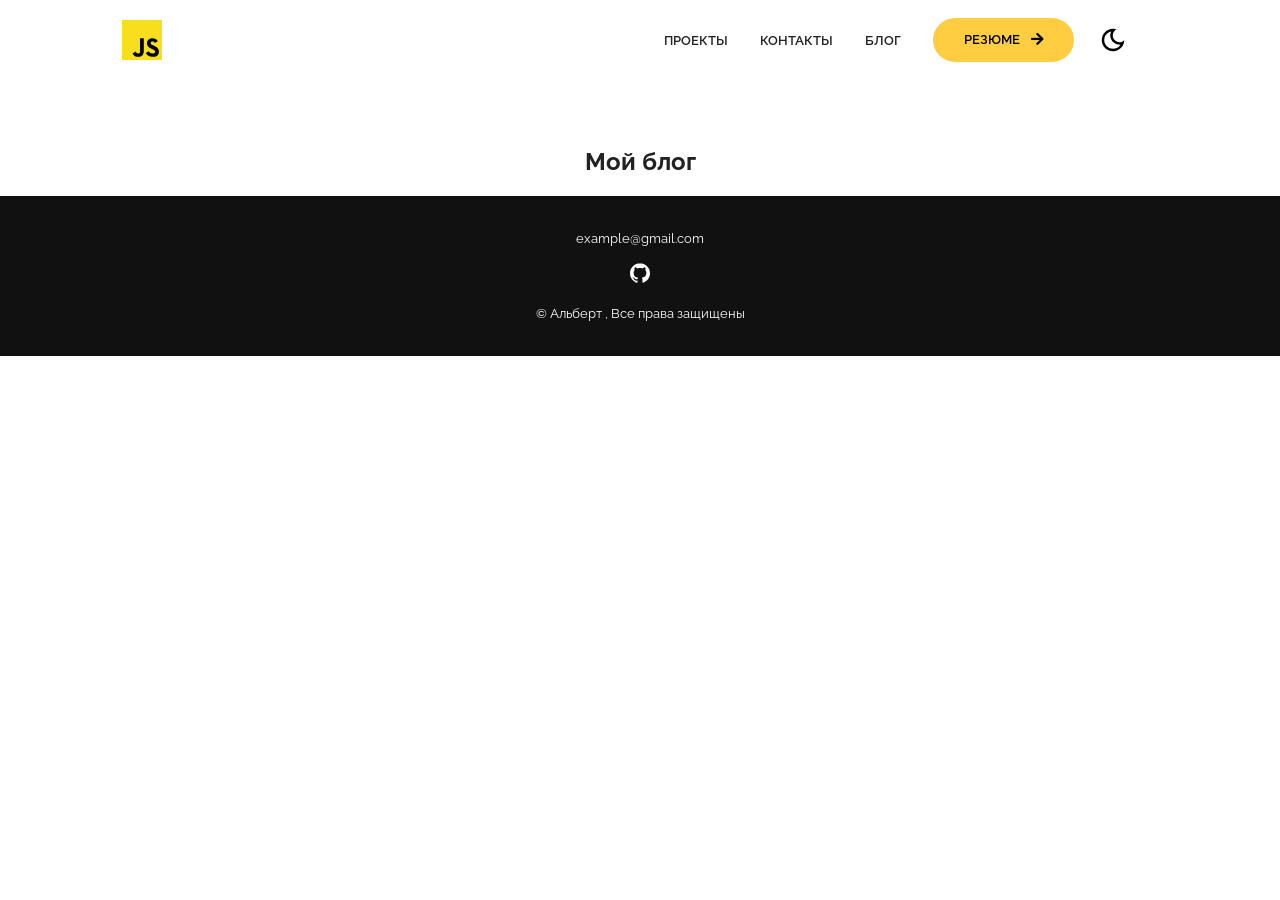
==== pages/blog.html @ f094b9e5 "created blog page" ====
<!DOCTYPE html>
<html lang="ru">
<head>
	<meta charset="UTF-8">
	<meta http-equiv="X-UA-Compatible" content="IE=edge" />
	<meta name="viewport" content="width=device-width, initial-scale=1.0">
	<title>Контакты</title>
	<meta name="title" content="Alberts Portfolio" />
	<meta
		name="description"
		content="Build or customize your portfolio website using this super easy template. Free to use if you are a member of the community or a contributor to this project"
	/>

	<!-- Link -->
	<link rel="icon" type="image/png" href="../assets/favicon/favicon-96x96.png" sizes="96x96" />
	<link rel="icon" type="image/svg+xml" href="../assets/favicon/favicon.svg" />
	<link rel="shortcut icon" href="../assets/favicon/favicon.ico" />
	<link rel="apple-touch-icon" sizes="180x180" href="../assets/favicon/apple-touch-icon.png" />
	<meta name="apple-mobile-web-app-title" content="Alberts Portfolio" />
	<link rel="manifest" href="../assets/favicon/site.webmanifest" />
	<link
		rel="stylesheet"
		href="https://use.fontawesome.com/releases/v5.15.4/css/all.css"
		integrity="sha384-DyZ88mC6Up2uqS4h/KRgHuoeGwBcD4Ng9SiP4dIRy0EXTlnuz47vAwmeGwVChigm"
		crossorigin="anonymous"
	/>
	<link rel="stylesheet" href="../css/style.css" />
	<link rel="stylesheet" href="../css/utilities.css" />
	<link rel="stylesheet" href="/pages/blog.css">
</head>
<body>
	<header id="hero">
		<!-- Navbar -->
		<nav class="navbar">
			<div class="container">
				<!-- Logo -->
				<h1 id="logo">
					<a href="/"
						><img src="../assets/logo.svg" alt="Your Logo"
					/></a>
				</h1>
				<!-- Navbar links -->
				<ul class="nav-menu">
					<li><a class="nav-link" href="#projects">ПРОЕКТЫ</a></li>
					<li><a class="nav-link" href="/pages/contacts.html">КОНТАКТЫ</a></li>
					<li><a class="nav-link" href="/pages/blog.html">БЛОГ</a></li>
					<li>
						<a
							class="nav-link btn btn-primary"
							href="/"
							>РЕЗЮМЕ <i class="fas fa-arrow-right"></i
						></a>
					</li>

					<!-- Toggle switch -->
					<div class="theme-switch">
						<input type="checkbox" id="switch" />
						<label class="toggle-icons" for="switch">
							<img class="moon" src="../assets/moon.svg" />
							<img class="sun" src="../assets/sun.svg" />
						</label>
					</div>
					<!-- Hamburger menu -->
				</ul>
				<div class="hamburger">
					<span class="bar"></span>
					<span class="bar"></span>
					<span class="bar"></span>
				</div>
			</div>
		</nav>

		<section class="header-container">
			<h1>Мой блог</h1>
		</section>
	</header>

	<footer id="footer">
		<div class="container">
			<a href="mailto:example@gmail.com">example@gmail.com</a>
			<!-- Social links -->
			<div class="social">
				<a href="https://github.com/418ert" target="_blank"><img src="../assets/github-icon.svg" alt="GitHub" /></a>
			</div>
			<p>&copy; Альберт <span id="datee"></span>, Все права защищены</p>
		</div>
	</footer>
	<script src="../js/script.js"></script>
</body>
</html>
---- css/style.css ----
/* This is the required project styling. Will contain essential CSS styles like:
   * Flex property
   * Grid layout
   * Cards and sections
*/

@import url(https://fonts.googleapis.com/css?family=Raleway:100,200,300,regular,500,600,700,800,900,100italic,200italic,300italic,italic,500italic,600italic,700italic,800italic,900italic);

/* variables */
:root {
  /* Colors */
  --primary-color: #ffcd42;
  --secondary-color: #ffd35c;
  --bg-primary: #ffffff;
  --text-color: #222222;
  --text-color-two: #ffffff;
  --bg-secondary: #000000;
  --card-background: #f4f4f4;
  --bg-secondary-two: #111111;

  --shadow: 0 10px 40px rgba(0, 0, 0, 0.2);

  /* Font Weight */
  --weight-small: 400;
  --weight-semibold: 600;
  --weight-bold: 800;

  /* Max width */
  --width-small: 600px;
  --width-medium: 1100px;
  --width-large: 1300px;
}

[data-theme="dark"] {
  --primary-color: #ffcd42;
  --secondary-color: #ffd35c;
  --bg-primary: #000000;
  --text-color: #ffffff;
  --text-color-two: #222222;
  --bg-secondary: #ffffff;
  --card-background: #111111;
  --bg-secondary-two: #f4f4f4;
  --shadow: 0 2px 10px rgba(95, 95, 95, 0.2);
}

html {
  font-size: 100%;
  scroll-behavior: smooth;
}

/* Reset default styling */
* {
  margin: 0;
  padding: 0;
  box-sizing: border-box;
}

ul {
  list-style: none;
}

a {
  text-decoration: none;
  color: var(--text-color);
}

/* Main styling */
body {
  background: var(--bg-primary);
  color: var(--text-color);
  font-family: "Raleway", sans-serif;
  line-height: 1.5;
}

/* Navbar */
.navbar {
  position: fixed;
  top: 0;
  left: 0;
  right: 0;
  z-index: 20;
  background: var(--bg-primary);
}

.navbar .container {
  display: flex;
  align-items: center;
  justify-content: space-between;
  z-index: 20;
  height: 80px;
  width: 100%;
}

.navbar .nav-menu {
  display: flex;
  align-items: center;
  background: var(--bg-primary);
}

.navbar .nav-link {
  margin: 0 1rem;
  font-size: 0.8rem;
  font-weight: var(--weight-semibold);
}

.navbar #logo img {
  display: block;
  width: 40px;
}

.navbar .btn {
  margin-right: 1.5rem;
}

.fas.fa-arrow-right {
  margin-left: 0.5rem;
  font-size: 0.9rem;
}

/* hamburger */
.hamburger {
  margin-bottom: 0.1rem;
  display: none;
}

.bar {
  display: block;
  width: 23px;
  height: 3px;
  margin: 4px auto;
  transition: all 0.3s ease-in-out;
  border-radius: 30px;
  background-color: var(--bg-secondary);
}

/* Hero section */
#hero {
  display: flex;
  flex-direction: column;
  height: 100%;
}

.profile-image {
  width: 150px;
  border-radius: 50%;
  animation: bounce 1s infinite alternate;
}

@keyframes bounce {
  from {
    transform: translateY(0px);
  }

  to {
    transform: translateY(-10px);
  }
}

.division {
  width: 100%;
  height: 2px;
  background-color: var(--card-background);
  margin: 5.5rem 0;
}
/* Projects */
#projects {
  display: flex;
  flex-direction: column;
  margin: 2rem auto 5rem;
}

#projects .btn {
  align-self: center;
  margin: 2rem 0;
}

.project {
  display: grid;
  grid-template-columns: repeat(3, 1fr);
  grid-auto-rows: minmax(250px, auto);
  grid-gap: 0.9rem;
}

.card .project-bio p {
  font-size: 0.83rem;
}

.card .project-bio h3 {
  font-size: 0.9rem;
}

.project-info {
  display: flex;
  justify-content: space-between;
  opacity: 0;
  position: relative;
  transition: 0.5s ease-in-out;
}

.project-bio {
  display: flex;
  flex-direction: column;
  justify-content: flex-end;
  position: relative;
  top: 160px;
  left: 10px;
}

/* Footer */
#footer {
  background: #111111;
}

#footer .container {
  display: flex;
  flex-direction: column;
  align-items: center;
  justify-content: center;
  color: #ffffff;
  min-height: 160px;
  text-align: center;
}

#footer a {
  font-size: 0.8rem;
  color: #fff;
}

#footer a:hover {
  opacity: 0.6;
}

#footer .social {
  margin: 0.9rem 0;
}

#footer .social img {
  width: 20px;
  height: 20px;
}

#footer .social a {
  margin: 0 0.5rem;
}

#footer p {
  font-size: 0.8rem;
}

/* Responsiveness */

@media (max-width: 1000px) {
  .project {
    display: grid;
    grid-template-columns: repeat(2, 1fr);
  }
}

@media (max-width: 768px) {
}

@media (max-width: 670px) {
  .navbar .nav-menu {
    position: fixed;
    right: -100vw;
    top: 4.5rem;
    flex-direction: column;
    width: calc(80% - 10px);
    transition: 0.3s;
    box-shadow: var(--shadow);
    padding: 2rem;
    border-radius: 5px;
    align-items: flex-start;
  }

  .navbar .btn {
    margin: 0;
    margin-top: 1rem;
  }

  .nav-menu.active {
    right: 20px;
  }

  .nav-menu .nav-link {
    font-size: 0.9rem;
    margin: 0 0.2rem;
  }

  .nav-menu li {
    margin-bottom: 0.5rem;
    width: 100%;
  }

  .nav-menu .btn {
    width: 100%;
    text-align: center;
    margin-top: 0.5rem;
  }

  .hamburger {
    display: block;
    cursor: pointer;
    padding: 0.2rem 0.4rem;
  }

  .hamburger.active {
    border: 1px dotted gray;
  }

  .hamburger.active .bar:nth-child(2) {
    opacity: 0;
  }

  .hamburger.active .bar:nth-child(1) {
    transform: translateY(6px) rotate(45deg);
  }

  .hamburger.active .bar:nth-child(3) {
    transform: translateY(-8px) rotate(-45deg);
  }
}

@media (max-width: 600px) {
  .project {
    display: grid;
    grid-template-columns: 1fr;
  }

  .header-container .btn {
    border-radius: 5px;
    width: 80%;
  }
}
---- css/utilities.css ----
/* ?This is where reusable styling of this template will be. 
   !Will contain things like:
   * Button styling
   * Background color styling
   * padding and margin
*/

.container {
  max-width: var(--width-medium);
  margin: 0 auto;
  padding: 1rem 2rem;
}

h1::selection,
h2::selection {
  color: #111;
  background: var(--primary-color);
}

/* Buttons */
.btn {
  display: inline-block;
  padding: 0.75rem 1.9rem;
  border-radius: 30px;
  text-transform: uppercase;
  font-size: 0.82rem;
  transition: 0.3s;
}

.btn-primary {
  background: var(--primary-color);
  color: #000000;
}

.btn-secondary {
  margin: 5px 0;
  background-color: var(--bg-secondary);
  color: var(--bg-primary);
}

/* add hover to resume button */
.btn-primary:hover {
  background: var(--secondary-color);
}

/* Dark mode toggle */
#switch {
  display: none;
}

.toggle-icons {
  display: flex;
  justify-content: space-between;
  align-items: center;
  cursor: pointer;
}

.toggle-icons > img {
  transition: 0.6s cubic-bezier(0.23, 1, 0.32, 1);
  width: 30px;
}

.moon {
  transform: rotate(10deg);
}

#switch:checked + .toggle-icons .moon {
  transform: rotate(250deg);
}

#switch:checked + .toggle-icons .sun {
  transform: rotate(100deg);
}

/* Header Container */
.header-container {
  display: flex;
  flex-direction: column;
  align-items: center;
  justify-content: center;
  margin-top: 8rem;
  padding: 1rem;
}

.header-container > div {
  margin-top: 1rem;
}

.content-text {
  text-align: center;
  margin: 1.5rem 0;
}

.content-text h2 {
  font-size: 3rem;
  line-height: 1.2;
  transition: 0.2s ease-in-out;
}

.content-text p {
  padding: 0.5rem;
  margin: 0 auto;
  max-width: 700px;
}

/* Project cards */
.card {
  padding: 1rem;
  background: var(--card-background);
  color: #ffffff;
  border-radius: 5px;
  transition: 0.4s ease-in-out;
  cursor: pointer;
}

.card a {
  color: #ffffff;
  transition: 0.25s ease-in-out;
  font-size: 1.1rem;
  margin-right: 0.3rem;
}

.card a:hover {
  color: var(--primary-color);
}

.card:hover {
  box-shadow: inset 0 100px 1000px 10px rgba(0, 0, 0, 0.8);
}

.card:hover .project-info {
  opacity: 1;
}

/* Project Images */

/* project 1 */
.card:nth-child(1) {
  background: url(../assets/project/gallery.webp) center center/cover;
}

/* Project 2 */
.card:nth-child(2) {
  background: url(../assets/project/project-two.png) center center/cover;
}

/* Project 3 */
.card:nth-child(3) {
  background: url(../assets/project/project-three.png) center center/cover;
}

/* Project 4 */
.card:nth-child(4) {
  background: url(../assets/project/project-four.png) center center/cover;
}

/* Project 5 */
.card:nth-child(5) {
  background: url(../assets/project/project-five.png) center center/cover;
}

/* Project 6 */
.card:nth-child(6) {
  background: url(../assets/project/project-six.png) center center/cover;
}

/* Media Queries */
@media (max-width: 768px) {
  .header-container {
    margin-top: 7rem;
    text-align: center;
  }

  .content-text h2 {
    font-size: 2.5rem;
  }
}
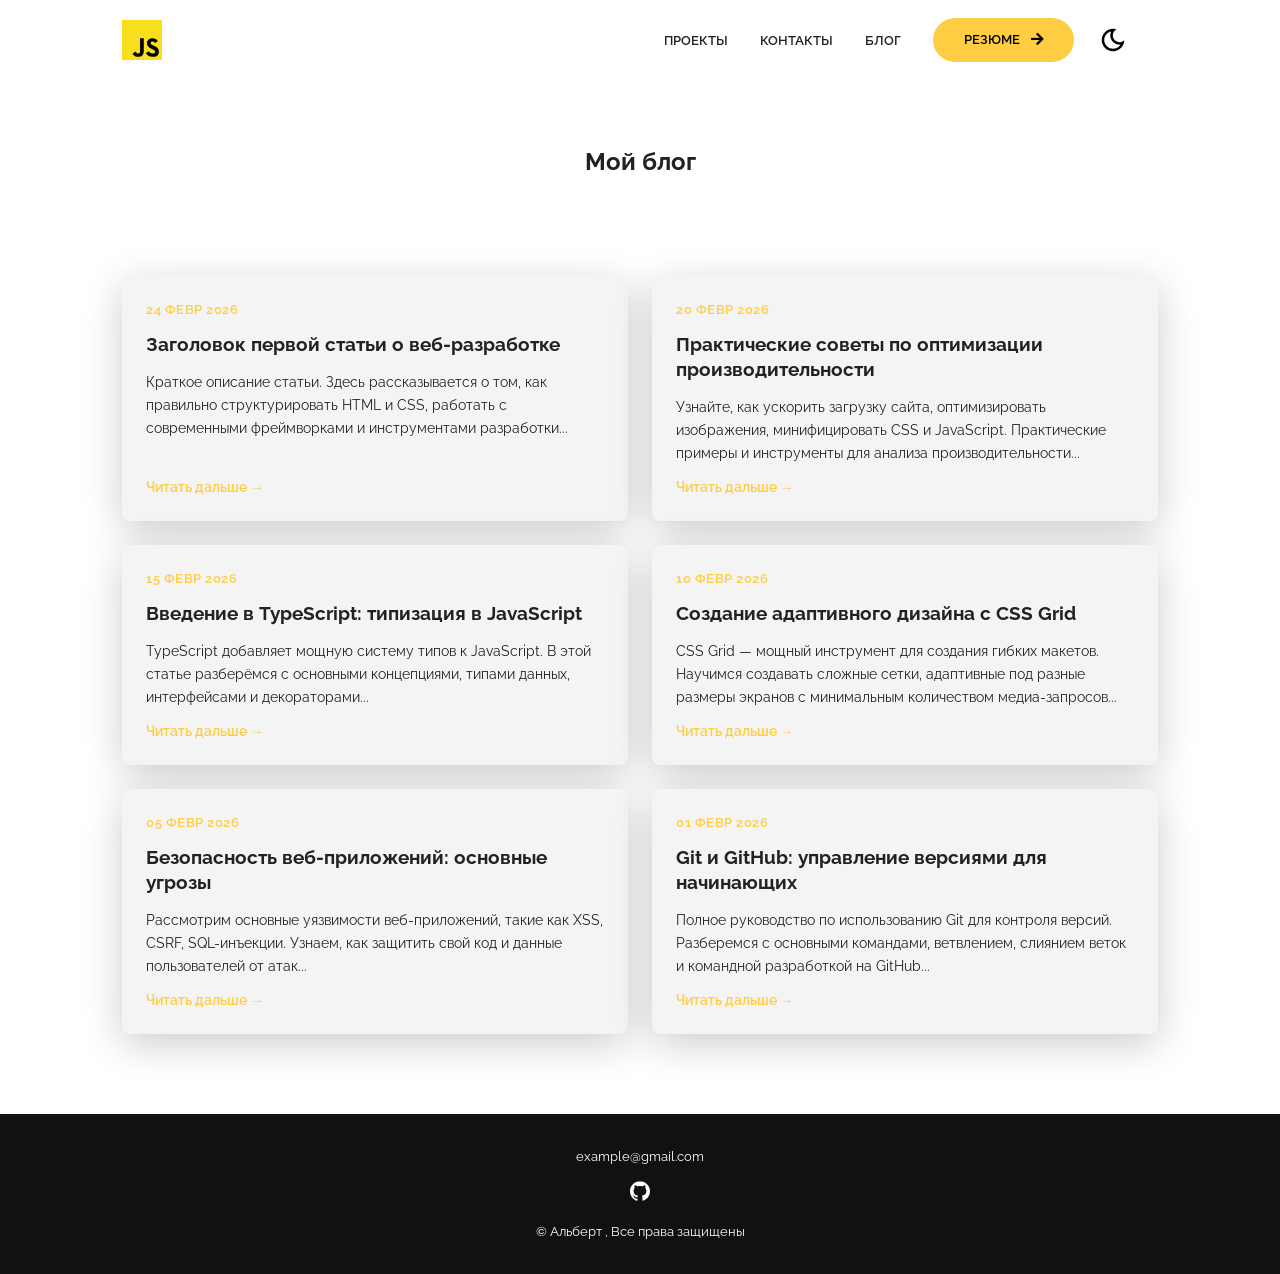
==== commit d2c7496b: "upgraded blog" ====
--- a/pages/blog.html
+++ b/pages/blog.html
@@ -41,7 +41,7 @@
 				</h1>
 				<!-- Navbar links -->
 				<ul class="nav-menu">
-					<li><a class="nav-link" href="#projects">ПРОЕКТЫ</a></li>
+					<li><a class="nav-link" href="/#projects">ПРОЕКТЫ</a></li>
 					<li><a class="nav-link" href="/pages/contacts.html">КОНТАКТЫ</a></li>
 					<li><a class="nav-link" href="/pages/blog.html">БЛОГ</a></li>
 					<li>
@@ -75,6 +75,54 @@
 		</section>
 	</header>
 
+	<section id="blog" class="blog-section">
+		<div class="container">
+			<div class="blog-posts">
+				<article class="blog-card">
+					<div class="blog-date">24 февр 2026</div>
+					<h3>Заголовок первой статьи о веб-разработке</h3>
+					<p>Краткое описание статьи. Здесь рассказывается о том, как правильно структурировать HTML и CSS, работать с современными фреймворками и инструментами разработки...</p>
+					<a href="#" class="read-more">Читать дальше →</a>
+				</article>
+
+				<article class="blog-card">
+					<div class="blog-date">20 февр 2026</div>
+					<h3>Практические советы по оптимизации производительности</h3>
+					<p>Узнайте, как ускорить загрузку сайта, оптимизировать изображения, минифицировать CSS и JavaScript. Практические примеры и инструменты для анализа производительности...</p>
+					<a href="#" class="read-more">Читать дальше →</a>
+				</article>
+
+				<article class="blog-card">
+					<div class="blog-date">15 февр 2026</div>
+					<h3>Введение в TypeScript: типизация в JavaScript</h3>
+					<p>TypeScript добавляет мощную систему типов к JavaScript. В этой статье разберёмся с основными концепциями, типами данных, интерфейсами и декораторами...</p>
+					<a href="#" class="read-more">Читать дальше →</a>
+				</article>
+
+				<article class="blog-card">
+					<div class="blog-date">10 февр 2026</div>
+					<h3>Создание адаптивного дизайна с CSS Grid</h3>
+					<p>CSS Grid — мощный инструмент для создания гибких макетов. Научимся создавать сложные сетки, адаптивные под разные размеры экранов с минимальным количеством медиа-запросов...</p>
+					<a href="#" class="read-more">Читать дальше →</a>
+				</article>
+
+				<article class="blog-card">
+					<div class="blog-date">05 февр 2026</div>
+					<h3>Безопасность веб-приложений: основные угрозы</h3>
+					<p>Рассмотрим основные уязвимости веб-приложений, такие как XSS, CSRF, SQL-инъекции. Узнаем, как защитить свой код и данные пользователей от атак...</p>
+					<a href="#" class="read-more">Читать дальше →</a>
+				</article>
+
+				<article class="blog-card">
+					<div class="blog-date">01 февр 2026</div>
+					<h3>Git и GitHub: управление версиями для начинающих</h3>
+					<p>Полное руководство по использованию Git для контроля версий. Разберемся с основными командами, ветвлением, слиянием веток и командной разработкой на GitHub...</p>
+					<a href="#" class="read-more">Читать дальше →</a>
+				</article>
+			</div>
+		</div>
+	</section>
+
 	<footer id="footer">
 		<div class="container">
 			<a href="mailto:example@gmail.com">example@gmail.com</a>
--- a/pages/blog.css
+++ b/pages/blog.css
@@ -0,0 +1,96 @@
+/* Blog page styles — matches site variables and utilities */
+
+.blog-section {
+  padding: 4rem 0;
+}
+
+.blog-posts {
+  display: grid;
+  grid-template-columns: repeat(2, 1fr);
+  gap: 1.5rem;
+}
+
+.blog-card {
+  background: var(--card-background);
+  border-radius: 8px;
+  padding: 1.5rem;
+  display: flex;
+  flex-direction: column;
+  gap: 0.8rem;
+  transition: 0.3s ease-in-out;
+  box-shadow: var(--shadow);
+}
+
+.blog-card:hover {
+  transform: translateY(-4px);
+  box-shadow: 0 15px 50px rgba(0, 0, 0, 0.25);
+}
+
+.blog-date {
+  color: var(--primary-color);
+  font-size: 0.8rem;
+  font-weight: var(--weight-semibold);
+  text-transform: uppercase;
+  letter-spacing: 0.5px;
+}
+
+.blog-card h3 {
+  font-size: 1.2rem;
+  line-height: 1.3;
+  margin: 0;
+}
+
+.blog-card p {
+  font-size: 0.9rem;
+  line-height: 1.6;
+  color: var(--text-color);
+  flex-grow: 1;
+  margin: 0;
+}
+
+.read-more {
+  color: var(--primary-color);
+  font-weight: var(--weight-semibold);
+  font-size: 0.85rem;
+  align-self: flex-start;
+  transition: 0.3s ease-in-out;
+}
+
+.read-more:hover {
+  opacity: 0.7;
+  transform: translateX(4px);
+}
+
+@media (max-width: 1000px) {
+  .blog-posts {
+    grid-template-columns: repeat(2, 1fr);
+  }
+}
+
+@media (max-width: 768px) {
+  .blog-posts {
+    grid-template-columns: 1fr;
+  }
+
+  .blog-card {
+    padding: 1.2rem;
+  }
+
+  .blog-card h3 {
+    font-size: 1.1rem;
+  }
+
+  .blog-card p {
+    font-size: 0.85rem;
+  }
+}
+
+@media (max-width: 600px) {
+  .blog-section {
+    padding: 2rem 0;
+  }
+
+  .blog-card {
+    padding: 1rem;
+  }
+}
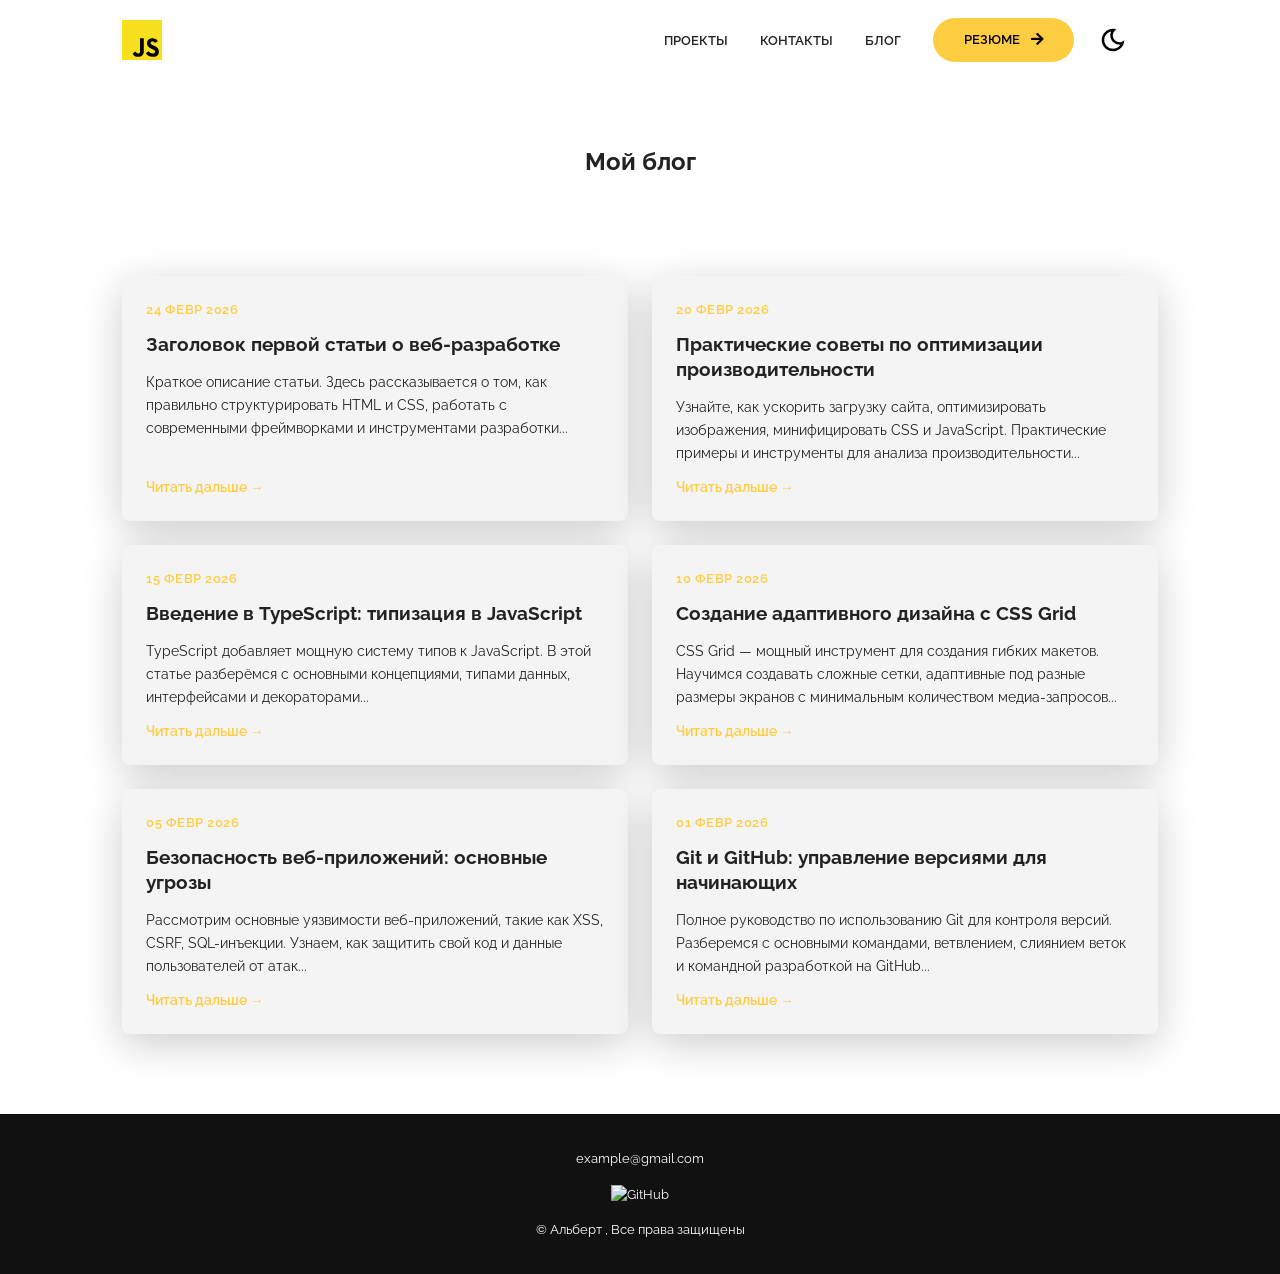
==== commit 13a57cd2: "created header and footer components" ====
--- a/pages/blog.html
+++ b/pages/blog.html
@@ -26,54 +26,14 @@
 	/>
 	<link rel="stylesheet" href="../css/style.css" />
 	<link rel="stylesheet" href="../css/utilities.css" />
-	<link rel="stylesheet" href="/pages/blog.css">
+	<link rel="stylesheet" href="../css/blog.css">
 </head>
 <body>
-	<header id="hero">
-		<!-- Navbar -->
-		<nav class="navbar">
-			<div class="container">
-				<!-- Logo -->
-				<h1 id="logo">
-					<a href="/"
-						><img src="../assets/logo.svg" alt="Your Logo"
-					/></a>
-				</h1>
-				<!-- Navbar links -->
-				<ul class="nav-menu">
-					<li><a class="nav-link" href="/#projects">ПРОЕКТЫ</a></li>
-					<li><a class="nav-link" href="/pages/contacts.html">КОНТАКТЫ</a></li>
-					<li><a class="nav-link" href="/pages/blog.html">БЛОГ</a></li>
-					<li>
-						<a
-							class="nav-link btn btn-primary"
-							href="/"
-							>РЕЗЮМЕ <i class="fas fa-arrow-right"></i
-						></a>
-					</li>
+	<header id="header"></header>
 
-					<!-- Toggle switch -->
-					<div class="theme-switch">
-						<input type="checkbox" id="switch" />
-						<label class="toggle-icons" for="switch">
-							<img class="moon" src="../assets/moon.svg" />
-							<img class="sun" src="../assets/sun.svg" />
-						</label>
-					</div>
-					<!-- Hamburger menu -->
-				</ul>
-				<div class="hamburger">
-					<span class="bar"></span>
-					<span class="bar"></span>
-					<span class="bar"></span>
-				</div>
-			</div>
-		</nav>
-
-		<section class="header-container">
-			<h1>Мой блог</h1>
-		</section>
-	</header>
+	<section class="header-container">
+		<h1>Мой блог</h1>
+	</section>
 
 	<section id="blog" class="blog-section">
 		<div class="container">
@@ -123,16 +83,8 @@
 		</div>
 	</section>
 
-	<footer id="footer">
-		<div class="container">
-			<a href="mailto:example@gmail.com">example@gmail.com</a>
-			<!-- Social links -->
-			<div class="social">
-				<a href="https://github.com/418ert" target="_blank"><img src="../assets/github-icon.svg" alt="GitHub" /></a>
-			</div>
-			<p>&copy; Альберт <span id="datee"></span>, Все права защищены</p>
-		</div>
-	</footer>
+	<footer id="footer"></footer>
 	<script src="../js/script.js"></script>
+	<script src="../js/import.js" type="module"></script>
 </body>
 </html>
--- a/css/utilities.css
+++ b/css/utilities.css
@@ -136,32 +136,52 @@
 
 /* project 1 */
 .card:nth-child(1) {
-  background: url(../assets/project/gallery.webp) center center/cover;
+	background: url(../assets/project/1.webp) center center/cover;
 }
 
 /* Project 2 */
 .card:nth-child(2) {
-  background: url(../assets/project/project-two.png) center center/cover;
+	background: url(../assets/project/2.webp) center center/cover;
 }
 
 /* Project 3 */
 .card:nth-child(3) {
-  background: url(../assets/project/project-three.png) center center/cover;
+	background: url(../assets/project/3.webp) center center/cover;
 }
 
 /* Project 4 */
 .card:nth-child(4) {
-  background: url(../assets/project/project-four.png) center center/cover;
+	background: url(../assets/project/4.webp) center center/cover;
 }
 
 /* Project 5 */
 .card:nth-child(5) {
-  background: url(../assets/project/project-five.png) center center/cover;
+	background: url(../assets/project/5.webp) center center/cover;
 }
 
 /* Project 6 */
 .card:nth-child(6) {
-  background: url(../assets/project/project-six.png) center center/cover;
+	background: url(../assets/project/6.webp) center center/cover;
+}
+
+/* Project 7 */
+.card:nth-child(7) {
+	background: url(../assets/project/7.webp) center center/cover;
+}
+
+/* Project 8 */
+.card:nth-child(8) {
+	background: url(../assets/project/8.webp) center center/cover;
+}
+
+/* Project 9 */
+.card:nth-child(9) {
+	background: url(../assets/project/9.webp) center center/cover;
+}
+
+/* Project 10 */
+.card:nth-child(10) {
+	background: url(../assets/project/10.webp) center center/cover;
 }
 
 /* Media Queries */
--- a/css/blog.css
+++ b/css/blog.css
@@ -0,0 +1,94 @@
+.blog-section {
+	padding: 4rem 0;
+}
+
+.blog-posts {
+	display: grid;
+	grid-template-columns: repeat(2, 1fr);
+	gap: 1.5rem;
+}
+
+.blog-card {
+	background: var(--card-background);
+	border-radius: 8px;
+	padding: 1.5rem;
+	display: flex;
+	flex-direction: column;
+	gap: 0.8rem;
+	transition: 0.3s ease-in-out;
+	box-shadow: var(--shadow);
+}
+
+.blog-card:hover {
+	transform: translateY(-4px);
+	box-shadow: 0 15px 50px rgba(0, 0, 0, 0.25);
+}
+
+.blog-date {
+	color: var(--primary-color);
+	font-size: 0.8rem;
+	font-weight: var(--weight-semibold);
+	text-transform: uppercase;
+	letter-spacing: 0.5px;
+}
+
+.blog-card h3 {
+	font-size: 1.2rem;
+	line-height: 1.3;
+	margin: 0;
+}
+
+.blog-card p {
+	font-size: 0.9rem;
+	line-height: 1.6;
+	color: var(--text-color);
+	flex-grow: 1;
+	margin: 0;
+}
+
+.read-more {
+	color: var(--primary-color);
+	font-weight: var(--weight-semibold);
+	font-size: 0.85rem;
+	align-self: flex-start;
+	transition: 0.3s ease-in-out;
+}
+
+.read-more:hover {
+	opacity: 0.7;
+	transform: translateX(4px);
+}
+
+@media (max-width: 1000px) {
+	.blog-posts {
+		grid-template-columns: repeat(2, 1fr);
+	}
+}
+
+@media (max-width: 768px) {
+	.blog-posts {
+		grid-template-columns: 1fr;
+	}
+
+	.blog-card {
+		padding: 1.2rem;
+	}
+
+	.blog-card h3 {
+		font-size: 1.1rem;
+	}
+
+	.blog-card p {
+		font-size: 0.85rem;
+	}
+}
+
+@media (max-width: 600px) {
+	.blog-section {
+		padding: 2rem 0;
+	}
+
+	.blog-card {
+		padding: 1rem;
+	}
+}
